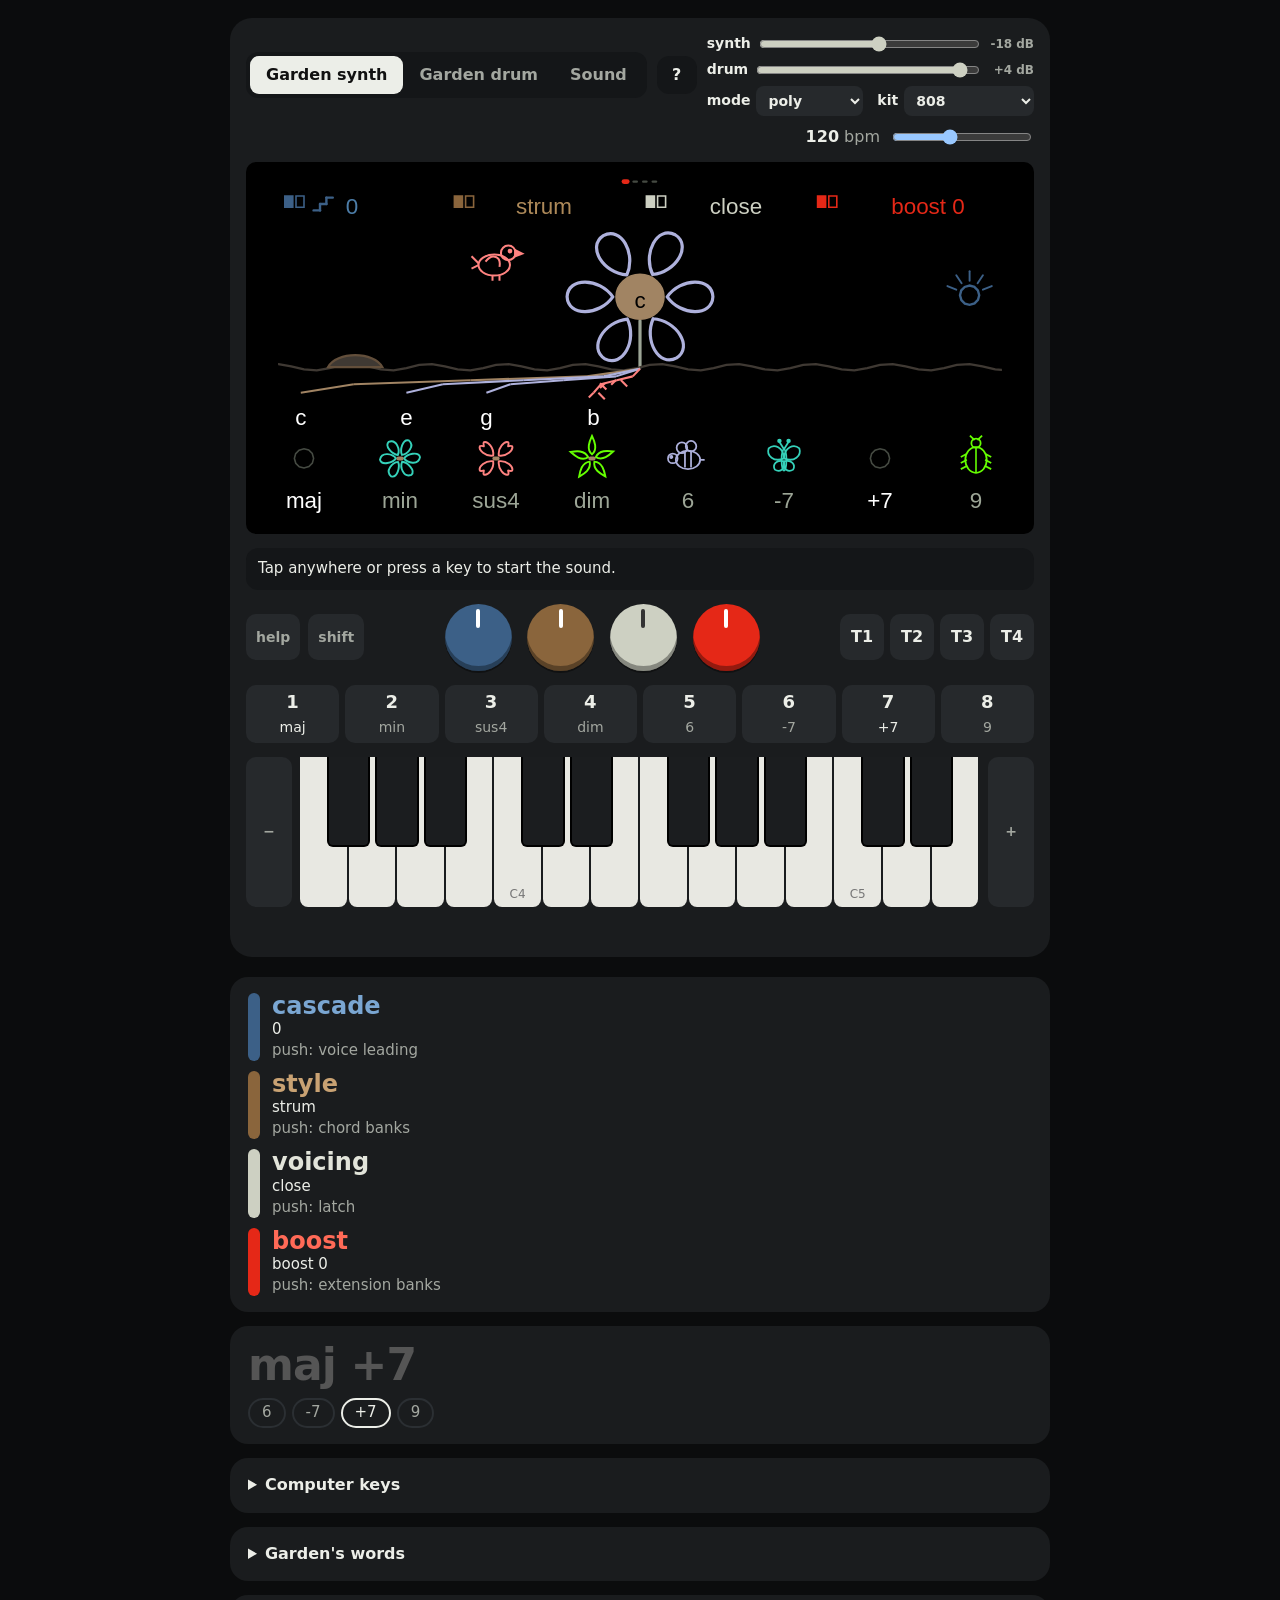
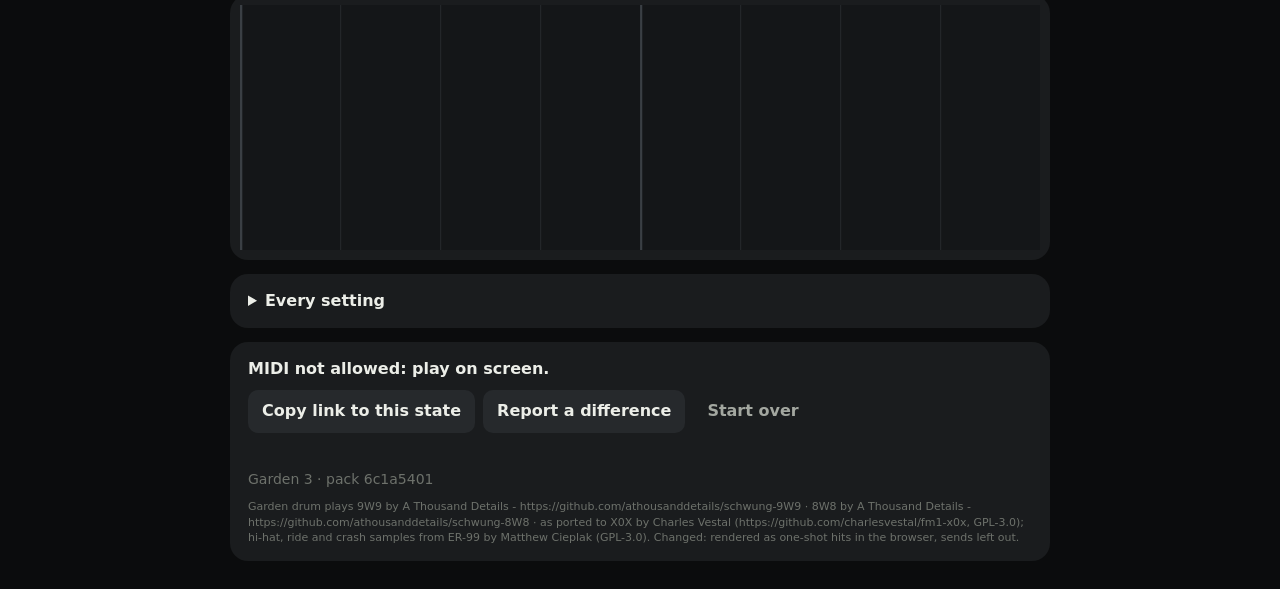
==== docs/index.html @ a3d4f81e "Garden in a browser: Garden synth and Garden drum" ====
<!doctype html>
<html lang="en">
<head>
<meta charset="utf-8">
<meta name="viewport" content="width=device-width,initial-scale=1,viewport-fit=cover">
<title>Garden</title>
<meta name="description" content="Garden, the open-field chord player for the OP-1 Field, playable in the browser.">
<meta name="theme-color" content="#0b0c0d">
<meta name="apple-mobile-web-app-capable" content="yes">
<meta name="mobile-web-app-capable" content="yes">
<meta name="apple-mobile-web-app-status-bar-style" content="black-translucent">
<meta name="apple-mobile-web-app-title" content="Garden">
<link rel="manifest" href="manifest.webmanifest">
<link rel="icon" href="icons/icon.svg" type="image/svg+xml">
<link rel="apple-touch-icon" href="icons/icon-180.png">
<link rel="stylesheet" href="style.css?v=f5818847c73c">
</head>
<body>
<main id="app">
  <section class="device" aria-label="Garden on an OP-1 Field">
    <div class="bar">
      <div class="views" role="tablist">
        <button class="view on" data-view="synth" role="tab">Garden synth</button>
        <button class="view" data-view="drum" role="tab">Garden drum</button>
        <button class="view" data-view="sound" role="tab">Sound</button>
      </div>
      <button id="explain" class="seq explain" aria-pressed="false" aria-label="explain the controls" title="? : tap a control to see what it does">?</button>
      <div class="bar-mix" id="mixer" hidden>
        <label class="ctl"><span>synth</span><input id="mix-synth" type="range" min="-40" max="0" step="1"><span id="mix-synth-v" class="v"></span></label>
        <label class="ctl"><span>drum</span><input id="mix-drum" type="range" min="-30" max="6" step="1"><span id="mix-drum-v" class="v"></span></label>
        <label class="ctl kit-ctl"><span>mode</span><select id="synth-mode"></select></label>
        <label class="ctl kit-ctl"><span>kit</span><select id="kit"></select></label>
      </div>
      <label class="tempo"><span id="bpm-out">120</span><input id="bpm" type="range" min="40" max="240" value="120" aria-label="tempo"></label>
    </div>
    <div class="screen-wrap">
      <div id="screen" class="screen"></div>
      <canvas id="synth-screen" class="screen" width="960" height="440" hidden></canvas>
      <div id="shift-badge" class="shift-badge">shift</div>
    </div>
    <div class="controls">
      <div class="side">
        <button class="key small" data-control="help">help</button>
        <button class="key small shift" data-control="shift" id="shift-key">shift</button>
      </div>
      <div class="knobs">
        <div class="knob blue" data-knob="0" tabindex="0" aria-label="blue knob"><span class="tick"></span><kbd data-push="0"></kbd></div>
        <div class="knob tan" data-knob="1" tabindex="0" aria-label="tan knob"><span class="tick"></span><kbd data-push="1"></kbd></div>
        <div class="knob gray" data-knob="2" tabindex="0" aria-label="gray knob"><span class="tick"></span><kbd data-push="2"></kbd></div>
        <div class="knob orange" data-knob="3" tabindex="0" aria-label="orange knob"><span class="tick"></span><kbd data-push="3"></kbd></div>
      </div>
      <div class="tkeys">
        <button class="key" data-control="t0">T1<kbd></kbd></button><button class="key" data-control="t1">T2<kbd></kbd></button><button class="key" data-control="t2">T3<kbd></kbd></button><button class="key" data-control="t3">T4<kbd></kbd></button>
      </div>
    </div>
    <div class="numbers" id="numbers"></div>
    <div class="keys-row">
      <button class="key small" id="oct-down" aria-label="octave down">−</button>
      <div class="piano" id="piano"></div>
      <button class="key small" id="oct-up" aria-label="octave up">+</button>
    </div>
    <p class="hint" id="hint"></p>
    <p class="keys-mode" id="keys-mode"></p>
  </section>
  <section class="learn" aria-label="What Garden is doing">
    <div class="card coach" id="coach" aria-live="polite"></div>
    <div class="card lanes" id="lanes"></div>
    <div class="card chord">
      <div class="chord-word" id="chord-word">—</div>
      <div class="chips" id="chips"></div>
    </div>
    <details class="card keys-ref" id="keys-ref">
      <summary>Computer keys</summary>
      <table>
        <thead><tr><th></th><th>Garden synth</th><th>Garden drum</th></tr></thead>
        <tbody>
          <tr><td>Number keys 1–8</td><td><kbd>1</kbd>–<kbd>8</kbd></td><td><kbd>q</kbd>–<kbd>i</kbd></td></tr>
          <tr><td>T1–T4</td><td><kbd>a</kbd> <kbd>s</kbd> <kbd>d</kbd> <kbd>f</kbd></td><td><kbd>h</kbd> <kbd>j</kbd> <kbd>k</kbd> <kbd>l</kbd></td></tr>
          <tr><td>Knob pushes</td><td><kbd>z</kbd> <kbd>x</kbd> <kbd>c</kbd> <kbd>v</kbd></td><td><kbd>n</kbd> <kbd>m</kbd> <kbd>,</kbd> <kbd>.</kbd></td></tr>
        </tbody>
      </table>
      <p><kbd>Shift</kbd> shift · <kbd>/</kbd> help · <kbd>←</kbd> <kbd>→</kbd> octave · <kbd>`</kbd> piano on the Garden shown:
        <kbd>a</kbd> <kbd>w</kbd> <kbd>s</kbd> <kbd>e</kbd> <kbd>d</kbd> <kbd>f</kbd> <kbd>t</kbd> <kbd>g</kbd> <kbd>y</kbd> <kbd>h</kbd> <kbd>u</kbd> <kbd>j</kbd> <kbd>k</kbd> <kbd>o</kbd> <kbd>l</kbd> <kbd>p</kbd> <kbd>;</kbd>
        from middle C, <kbd>`</kbd> again for the controls.</p>
      <p>Knobs: drag, scroll or arrow keys on a focused knob; a click pushes.</p>
    </details>
    <details class="card words"><summary>Garden's words</summary><dl id="words"></dl></details>
    <div class="card roll-card"><canvas id="roll" width="720" height="220"></canvas></div>
    <details class="card settings"><summary>Every setting</summary><dl id="settings"></dl></details>
    <div class="card connect">
      <div class="midi" id="midi">MIDI: not connected</div>
      <div class="row">
        <button class="btn" id="share">Copy link to this state</button>
        <button class="btn" id="report">Report a difference</button>
        <button class="btn quiet" id="reset">Start over</button>
      </div>
      <div class="note" id="toast" role="status"></div>
      <div class="version" id="version"></div>
      <div class="version credits" id="credits"></div>
    </div>
  </section>
</main>
<div id="tip" class="tip" role="tooltip" hidden></div>
<dialog id="report-dlg" class="dlg">
  <form method="dialog" id="report-form">
    <h2>Web and unit differ</h2>
    <label>What did you play?<textarea id="r-did" rows="2" placeholder="held C, turned tan to arp, pushed gray"></textarea></label>
    <label>What did the web do?<textarea id="r-web" rows="2"></textarea></label>
    <label>What did the unit do?<textarea id="r-unit" rows="2"></textarea></label>
    <p class="note">The issue opens on GitHub with this page's exact state attached, so it can be played back here.</p>
    <div class="row"><button class="btn" value="cancel" formnovalidate>Cancel</button><button class="btn go" id="r-open" value="open">Open the issue</button></div>
  </form>
</dialog>
<script src="vendor/Tone.js?v=f5818847c73c"></script>
<script src="engine.js?v=f5818847c73c"></script>
<script src="drums.js?v=f5818847c73c"></script>
<script src="drum.js?v=f5818847c73c"></script>
<script src="synth.js?v=f5818847c73c"></script>
<script src="app.js?v=f5818847c73c"></script>
</body>
</html>
---- docs/style.css ----
:root {
  --ground: #0b0c0d; --body: #1a1c1e; --panel: #141618; --line: #2b2f33; --ink: #eceee8; --dim: #a3a7a0;
  --blue: #3C6087; --tan: #8A653C; --gray: #CDD0C2; --orange: #E52817;
  --blue-ink: #7aa6d2; --tan-ink: #c9a273; --gray-ink: #e2e4da; --orange-ink: #ff6a57;
  --now: #ffffff; --key: #e8e8e2; --keyb: #26292c;
  --sans: system-ui, -apple-system, "Segoe UI", Helvetica, Arial, sans-serif;
  color-scheme: dark;
}
* { box-sizing: border-box; }
html, body { margin: 0; background: var(--ground); color: var(--ink); font: 16px/1.4 var(--sans); }
body { padding: env(safe-area-inset-top, 0px) max(16px, env(safe-area-inset-right, 0px)) env(safe-area-inset-bottom, 0px) max(16px, env(safe-area-inset-left, 0px));
  -webkit-tap-highlight-color: transparent; }
button { font: inherit; color: inherit; }
/* the device, and below the keyboard what it is doing */
main { max-width: 820px; margin: 0 auto; padding-block: 18px 28px; display: grid; grid-template-columns: minmax(0, 1fr); gap: 20px; align-items: start; }
/* with Sound up, each Garden's level and the kit sit in the bar, beside the tempo */
.bar-mix { display: flex; flex-wrap: wrap; gap: 6px 14px; align-items: center; flex: 1 1 280px; }
.bar-mix .ctl { grid-template-columns: auto minmax(70px, 1fr) 3.6em; gap: 6px; font-size: 14px; font-weight: 600; flex: 1 1 150px; }
.bar-mix .ctl .v { font-size: 12px; }
.bar-mix .kit-ctl { grid-template-columns: auto minmax(0, 1fr); flex: 1 1 140px; }
.bar-mix .ctl select { grid-column: 2; padding: 6px 8px; }

.start { position: fixed; inset: 0; z-index: 10; background: rgba(11, 12, 13, .92); display: grid; place-items: center; }
.start[hidden] { display: none; }
.start-btn { background: none; border: 0; display: grid; gap: 6px; cursor: pointer; text-align: center; }
.start-word { font-size: 84px; font-weight: 700; letter-spacing: -.03em; line-height: 1; }
.start-sub { color: var(--dim); font-size: 18px; }

.device { background: var(--body); border-radius: 22px; padding: 16px; display: grid; grid-template-columns: minmax(0, 1fr); gap: 14px; user-select: none; -webkit-user-select: none; touch-action: manipulation; }
.bar { display: flex; gap: 10px; align-items: center; flex-wrap: wrap; }
.views { display: flex; background: var(--panel); border-radius: 12px; padding: 4px; }
.view { background: none; border: 0; padding: 8px 16px; border-radius: 9px; font-weight: 600; color: var(--dim); cursor: pointer; white-space: nowrap; }
@media (max-width: 620px) { .view { padding: 8px 10px; font-size: 14px; } }
.view.on { background: var(--ink); color: #111; }
.seq { display: flex; gap: 8px; align-items: center; background: var(--panel); border: 0; border-radius: 12px; padding: 8px 14px; cursor: pointer; font-weight: 600; }
.seq .dot { width: 12px; height: 12px; border-radius: 50%; border: 2px solid var(--dim); }
.seq.on .dot { background: var(--now); border-color: var(--now); }
.tempo { margin-left: auto; display: flex; gap: 10px; align-items: center; font-weight: 600; font-variant-numeric: tabular-nums; }
.tempo span::after { content: " bpm"; color: var(--dim); font-weight: 400; }
.tempo input { width: 140px; }

.screen-wrap { position: relative; background: #000; border-radius: 10px; padding: 10px; }
.screen { display: block; width: 100%; height: auto; aspect-ratio: 480 / 220; }
.screen svg { display: block; width: 100%; height: 100%; }
.screen[hidden] { display: none; }
.shift-badge { position: absolute; top: 14px; right: 14px; background: var(--orange); color: #000; font-weight: 700; font-size: 14px; padding: 3px 10px; border-radius: 6px; opacity: 0; transition: opacity .08s; }
.shift-badge.on { opacity: 1; }

/* one row: the knobs size to the row, so help, shift, the knobs and T1-T4 fit side by side; a phone puts the knobs above */
.controls { display: flex; flex-wrap: wrap; justify-content: space-between; gap: 14px; align-items: center; container-type: inline-size; }
.controls .tkeys { gap: 6px; } .controls .tkeys .key { min-width: 44px; }
@media (max-width: 620px) { .knobs { flex-basis: 100%; order: -1; gap: clamp(10px, 3vw, 26px); } .knob { width: clamp(54px, 15vw, 72px); }
  .controls .key { min-width: 42px; padding: 0 8px; } .controls { gap: 10px; } }
.side, .tkeys { display: flex; gap: 8px; }
.knobs { display: flex; justify-content: center; gap: clamp(10px, 2cqi, 26px); }
.knob { width: clamp(48px, 8.5cqi, 72px); aspect-ratio: 1; border-radius: 50%; position: relative; cursor: ns-resize; touch-action: none;
  box-shadow: inset 0 -5px 0 rgba(0,0,0,.35), 0 2px 0 rgba(0,0,0,.4); outline: none; }
.knob:focus-visible { box-shadow: 0 0 0 3px var(--ink); }
.knob.blue { background: var(--blue); } .knob.tan { background: var(--tan); } .knob.gray { background: var(--gray); } .knob.orange { background: var(--orange); }
.knob .tick { position: absolute; left: 50%; top: 8%; width: 4px; height: 28%; margin-left: -2px; border-radius: 2px; background: #fff; transform-origin: 50% 150%; }
.knob.gray .tick { background: #333; }
.knob.down { transform: scale(.93); }
.key { background: var(--keyb); border: 0; border-radius: 10px; min-width: 52px; height: 46px; padding: 0 10px; font-weight: 700; cursor: pointer; touch-action: none; }
.key.small { min-width: 46px; font-weight: 600; font-size: 14px; color: var(--dim); }
.key.down, .key.latched { background: var(--ink); color: #111; }
.key.shift.down, .key.shift.latched { background: var(--orange); color: #000; }

.numbers { display: grid; grid-template-columns: repeat(8, 1fr); gap: 6px; }
@media (max-width: 620px) { .numbers { grid-template-columns: repeat(4, 1fr); } }
.num { background: var(--keyb); border: 0; border-radius: 10px; height: 58px; padding: 4px; display: grid; place-items: center; gap: 0; cursor: pointer; touch-action: none; }
.num b { font-size: 18px; line-height: 1; }
.num small { font-size: 14px; line-height: 1.1; color: var(--dim); white-space: nowrap; overflow: hidden; text-overflow: ellipsis; max-width: 100%; }
.num.live small { color: var(--ink); }
.num.down { background: var(--ink); color: #111; } .num.down small { color: #333; }

.keys-row { display: grid; grid-template-columns: auto 1fr auto; gap: 8px; align-items: stretch; }
.keys-row .key { height: auto; }
.piano { position: relative; height: clamp(110px, 18vw, 150px); display: flex; touch-action: none; }
.piano .w { flex: 1; background: var(--key); border-radius: 0 0 8px 8px; margin-right: 2px; position: relative; }
.piano .b { position: absolute; top: 0; height: 60%; background: #1b1d1f; border-radius: 0 0 6px 6px; z-index: 2; border: 2px solid #000; border-top: 0; }
.piano .w.down { background: #b9bdb2; } .piano .b.down { background: #4a4e52; }
.piano .lit::after { content: ""; position: absolute; left: 50%; bottom: 26px; width: 14px; height: 14px; margin-left: -7px; border-radius: 50%; background: var(--orange); }
.piano .b.lit::after { bottom: 10px; width: 10px; height: 10px; margin-left: -5px; }
.piano .c-mark { position: absolute; bottom: 4px; left: 0; right: 0; text-align: center; font-size: 12px; color: #777; }
.hint { margin: 0; color: var(--dim); font-size: 14px; min-height: 1.4em; }

.learn { display: grid; gap: 14px; }
.card { background: var(--body); border-radius: 18px; padding: 16px 18px; }
.lanes { display: grid; gap: 10px; }
.lane { display: grid; grid-template-columns: 12px 1fr; gap: 12px; align-items: center; }
.lane .sw { width: 12px; height: 100%; min-height: 40px; border-radius: 6px; }
.lane .turn { font-size: 24px; font-weight: 700; line-height: 1.1; }
.lane .push { font-size: 15px; color: var(--dim); }
.lane .val { font-size: 15px; color: var(--ink); font-variant-numeric: tabular-nums; }
.lane.blue .sw { background: var(--blue); } .lane.blue .turn { color: var(--blue-ink); }
.lane.tan .sw { background: var(--tan); } .lane.tan .turn { color: var(--tan-ink); }
.lane.gray .sw { background: var(--gray); } .lane.gray .turn { color: var(--gray-ink); }
.lane.orange .sw { background: var(--orange); } .lane.orange .turn { color: var(--orange-ink); }
.lane.blank .turn { color: #555; }
.chord-word { font-size: 44px; font-weight: 700; letter-spacing: -.02em; line-height: 1.05; }
.chord-word.quiet { color: #555; }
.chips { display: flex; flex-wrap: wrap; gap: 6px; margin-top: 10px; min-height: 30px; }
.chip { border: 2px solid var(--line); border-radius: 999px; padding: 2px 12px; font-size: 15px; color: var(--dim); }
.chip.on { border-color: var(--ink); color: var(--ink); }
.chip.note { border-color: var(--orange); color: var(--ink); }
.roll-card { padding: 10px; }
#roll { display: block; width: 100%; height: auto; aspect-ratio: 720 / 220; }
.settings summary { cursor: pointer; font-weight: 600; }
.settings dl { display: grid; grid-template-columns: max-content 1fr; gap: 4px 16px; margin: 12px 0 0; font-size: 15px; }
.settings dt { color: var(--dim); } .settings dd { margin: 0; font-variant-numeric: tabular-nums; }
.connect { display: grid; gap: 10px; }
.midi { font-weight: 600; }
.midi.ok { color: var(--now); }
.row { display: flex; flex-wrap: wrap; gap: 8px; }
.btn { background: var(--keyb); border: 0; border-radius: 10px; padding: 10px 14px; font-weight: 600; cursor: pointer; }
.btn.go { background: var(--ink); color: #111; }
.btn.quiet { background: none; color: var(--dim); }
.note { color: var(--dim); font-size: 14px; min-height: 1.2em; margin: 0; }
.version { color: #6d716b; font-size: 14px; }

.dlg { background: var(--body); color: var(--ink); border: 0; border-radius: 18px; padding: 20px; width: min(560px, calc(100vw - 32px)); }
.dlg::backdrop { background: rgba(0,0,0,.6); }
.dlg h2 { margin: 0 0 12px; font-size: 26px; }
.dlg label { display: grid; gap: 4px; margin-bottom: 10px; color: var(--dim); font-size: 15px; }
.dlg textarea { background: var(--panel); color: var(--ink); border: 2px solid var(--line); border-radius: 10px; padding: 8px; font: 16px var(--sans); resize: vertical; }
.dlg .row { justify-content: end; margin-top: 8px; }

/* the computer's keys: a cap beside each control, shown once the keys are used */
kbd { display: none; font: 600 10px/1 ui-monospace, SFMono-Regular, Menlo, monospace; color: var(--dim); pointer-events: none; }
.kbd kbd:not(:empty) { display: inline-block; }
.key kbd { margin-left: 6px; }
.num kbd { position: absolute; top: 5px; right: 6px; }
.num { position: relative; }
.knob kbd { position: absolute; left: 0; right: 0; bottom: -16px; text-align: center; }
.piano kbd { position: absolute; left: 0; right: 0; bottom: 18px; text-align: center; color: #777; }
.piano .b kbd { bottom: 8px; color: #aaa; }
.keys-mode { display: none; margin: 0; color: var(--dim); font: 600 12px ui-monospace, SFMono-Regular, Menlo, monospace; }
.kbd .keys-mode { display: block; }

/* the mix: each Garden's level and the drum's kit */
.mix { display: grid; gap: 8px; }
.ctl { display: grid; grid-template-columns: 7.5em minmax(0, 1fr) 4.5em; gap: 10px; align-items: center; }
.ctl .v { color: var(--dim); font-variant-numeric: tabular-nums; text-align: right; font-size: 14px; }
.ctl select { grid-column: 2 / 4; background: var(--keyb); color: var(--ink); border: 0; border-radius: 8px; padding: 8px; font: inherit; }
.ctl input[type=range] { width: 100%; accent-color: var(--gray); }
.credits { font-size: 11px; line-height: 1.4; }

/* the computer keys' reference: its caps always show */
.keys-ref summary { cursor: pointer; font-weight: 700; }
.keys-ref table { width: 100%; border-collapse: collapse; margin: 10px 0 6px; font-size: 14px; }
.keys-ref th { text-align: left; color: var(--dim); font-weight: 600; padding: 4px 6px 4px 0; }
.keys-ref td { padding: 5px 6px 5px 0; border-top: 1px solid var(--line); }
.keys-ref p { margin: 8px 0 0; color: var(--dim); font-size: 14px; line-height: 1.9; }
.keys-ref kbd { display: inline-block; font-size: 12px; color: var(--ink); background: var(--keyb); border-radius: 5px; padding: 2px 6px; margin: 0; }

/* the coach: what is happening and what to try, first in the side */
.coach { font-size: 17px; line-height: 1.5; }
.term { text-decoration: underline dotted var(--dim); text-underline-offset: 3px; cursor: help; }

/* ? : a tap explains a control instead of playing it */
.explain { min-width: 40px; justify-content: center; font-weight: 700; }
.explain.on { background: var(--ink); color: #111; }
.explaining .device { outline: 2px dashed var(--dim); outline-offset: 4px; }

/* a control's or a word's explanation */
.tip { position: fixed; z-index: 20; background: var(--ink); color: #111; border-radius: 10px; padding: 10px 12px;
  font-size: 14px; line-height: 1.45; box-shadow: 0 6px 24px rgba(0,0,0,.5); pointer-events: none; }

/* Garden's words */
.words summary { cursor: pointer; font-weight: 700; }
.words dl { margin: 10px 0 0; display: grid; gap: 4px 0; }
.words dt { font-weight: 700; margin-top: 8px; }
.words dd { margin: 0; color: var(--dim); font-size: 15px; line-height: 1.45; }

.coach.in-device { background: var(--panel); border-radius: 12px; padding: 10px 12px; font-size: 15px; line-height: 1.45; }
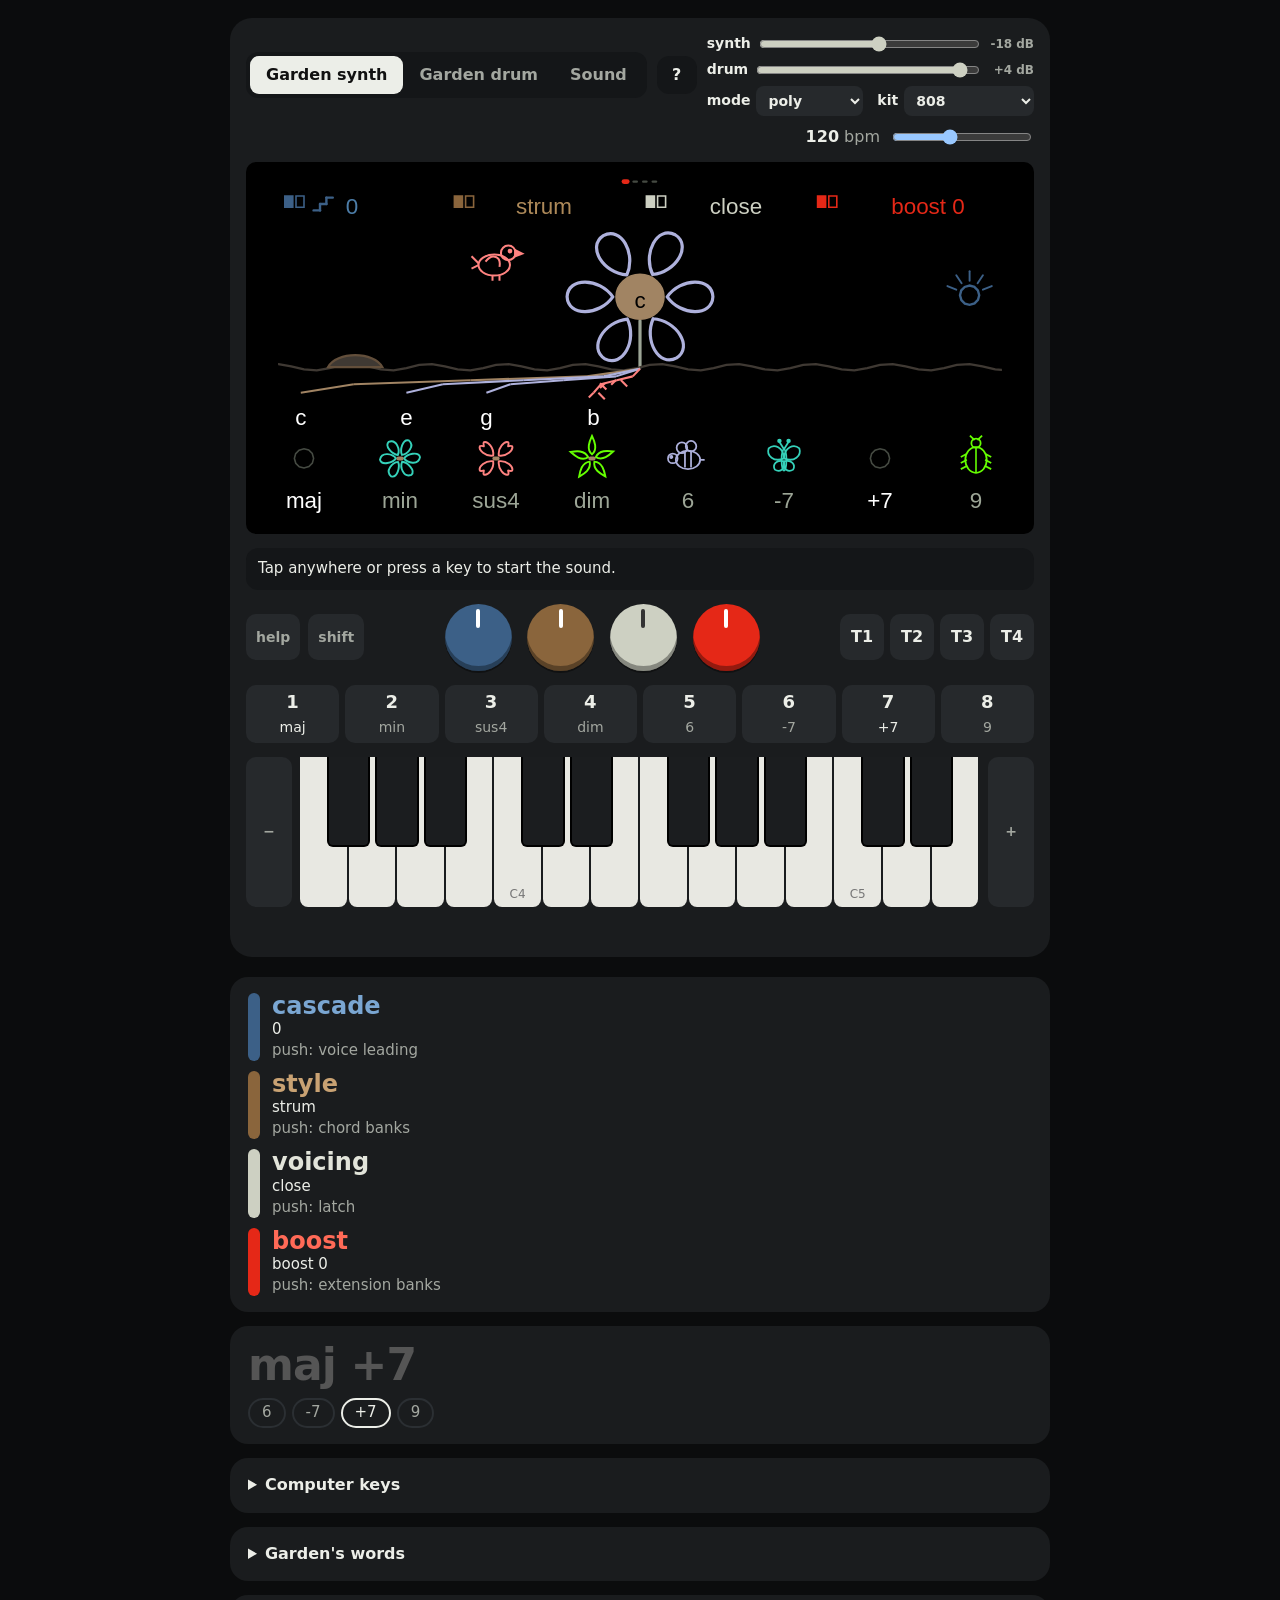
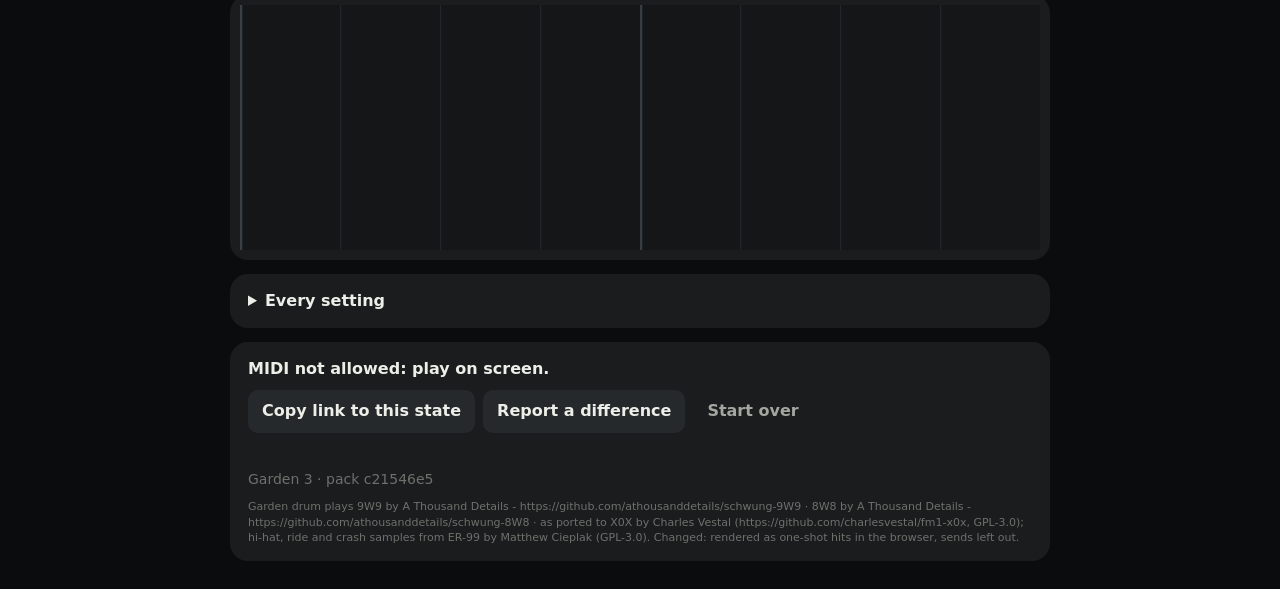
==== commit 303750bb: "Starts on the grid's next 1/16, walks on bar lines, four demos that load both Gardens" ====
--- a/docs/index.html
+++ b/docs/index.html
@@ -13,7 +13,7 @@
 <link rel="manifest" href="manifest.webmanifest">
 <link rel="icon" href="icons/icon.svg" type="image/svg+xml">
 <link rel="apple-touch-icon" href="icons/icon-180.png">
-<link rel="stylesheet" href="style.css?v=f5818847c73c">
+<link rel="stylesheet" href="style.css?v=e0066ffba86c">
 </head>
 <body>
 <main id="app">
@@ -111,11 +111,11 @@
     <div class="row"><button class="btn" value="cancel" formnovalidate>Cancel</button><button class="btn go" id="r-open" value="open">Open the issue</button></div>
   </form>
 </dialog>
-<script src="vendor/Tone.js?v=f5818847c73c"></script>
-<script src="engine.js?v=f5818847c73c"></script>
-<script src="drums.js?v=f5818847c73c"></script>
-<script src="drum.js?v=f5818847c73c"></script>
-<script src="synth.js?v=f5818847c73c"></script>
-<script src="app.js?v=f5818847c73c"></script>
+<script src="vendor/Tone.js?v=e0066ffba86c"></script>
+<script src="engine.js?v=e0066ffba86c"></script>
+<script src="drums.js?v=e0066ffba86c"></script>
+<script src="drum.js?v=e0066ffba86c"></script>
+<script src="synth.js?v=e0066ffba86c"></script>
+<script src="app.js?v=e0066ffba86c"></script>
 </body>
 </html>
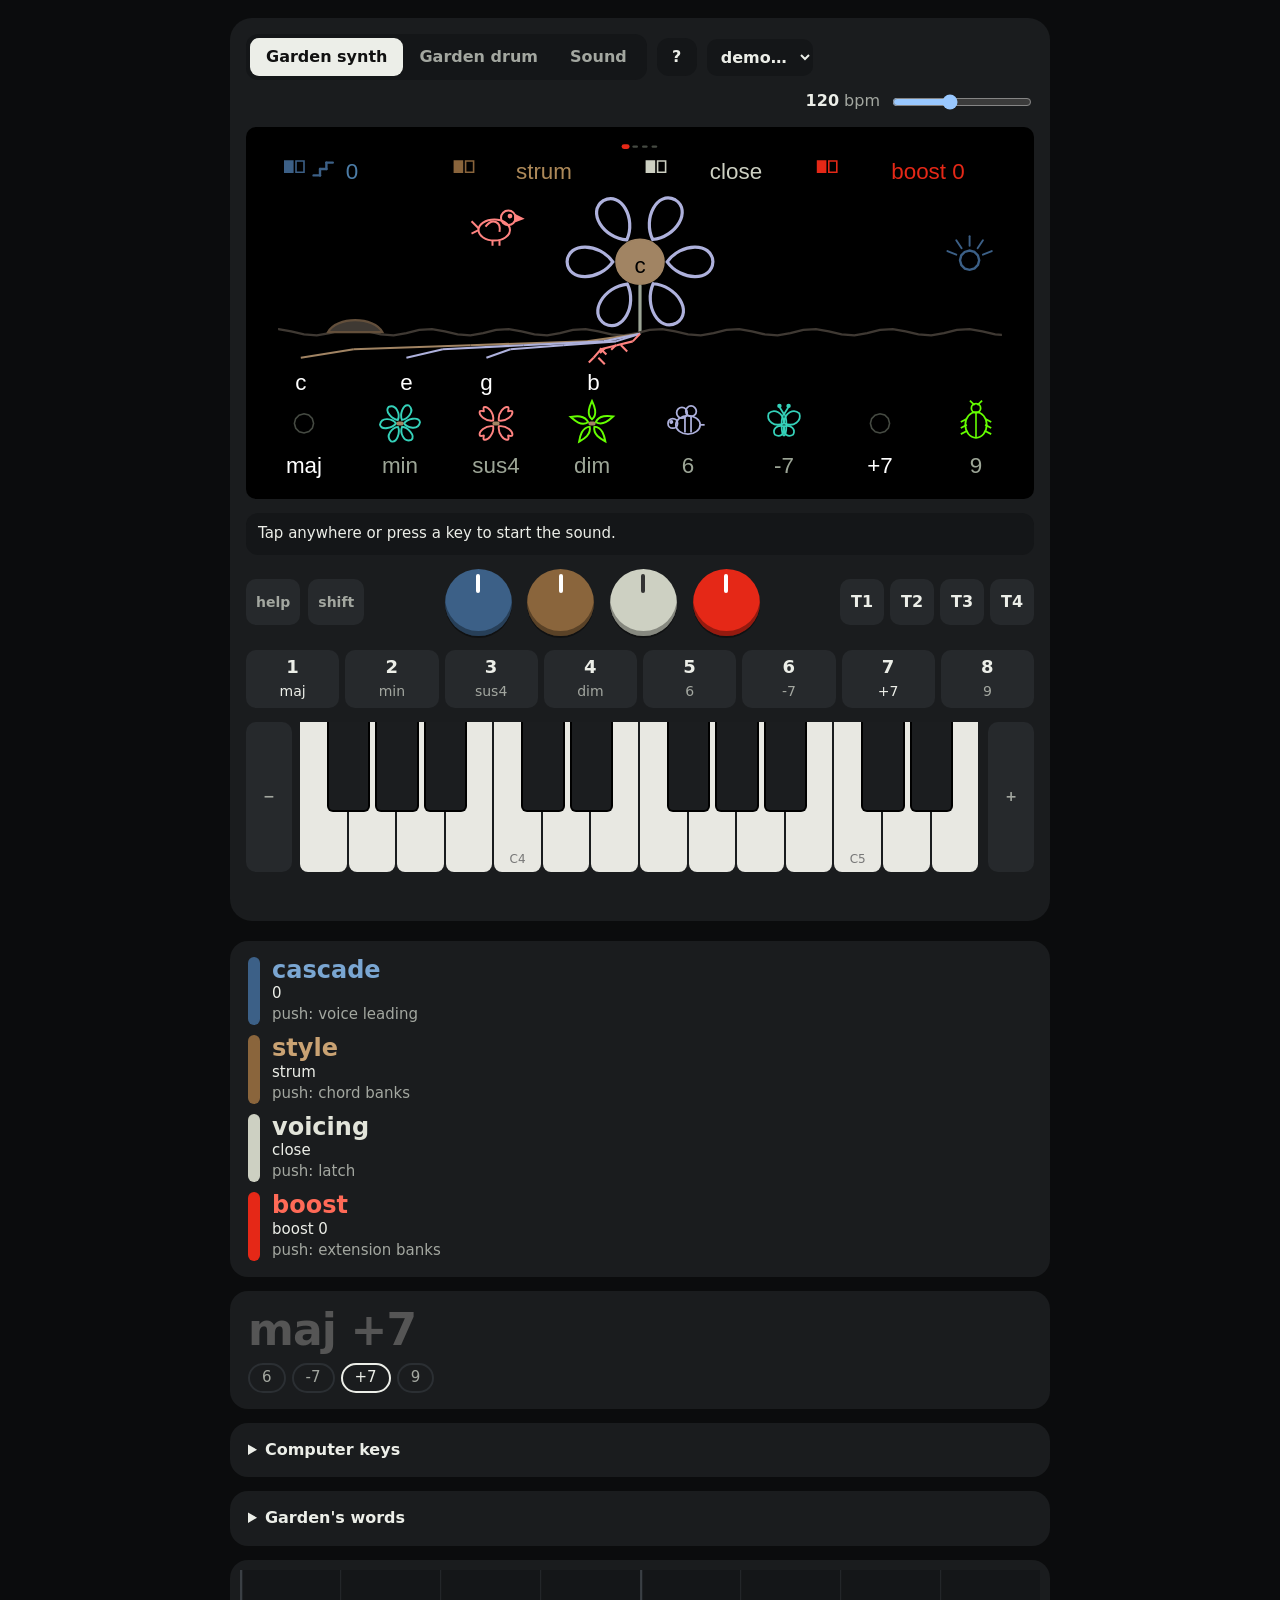
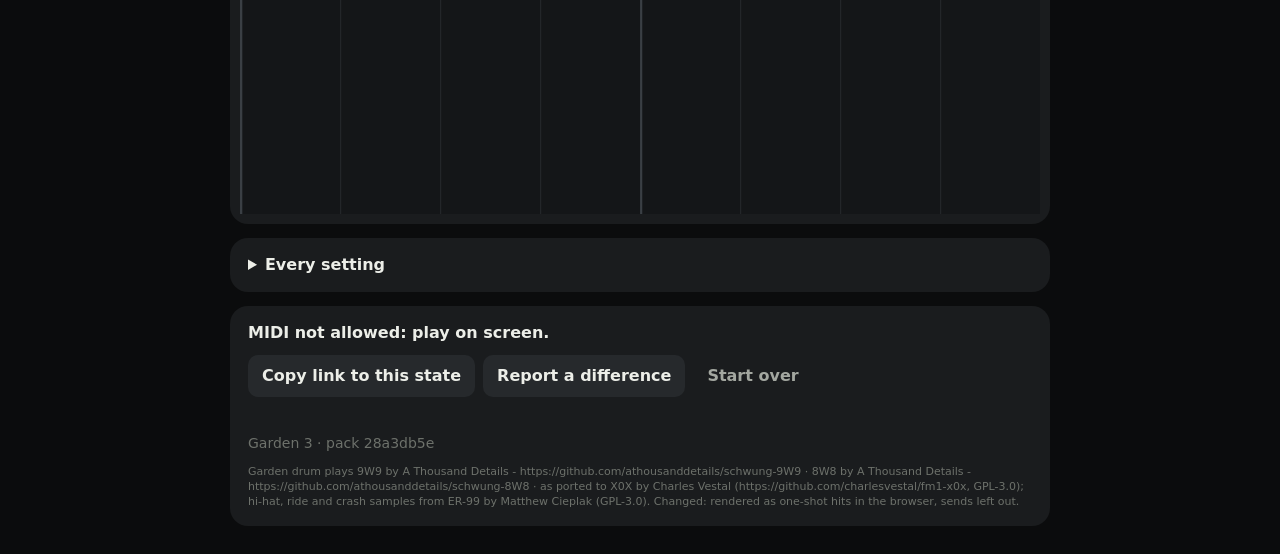
==== commit 0ca4b451: "Demos in a menu beside the tempo, not in the pack; a Garden's page kept when switching; the Sound co" ====
--- a/docs/index.html
+++ b/docs/index.html
@@ -13,7 +13,7 @@
 <link rel="manifest" href="manifest.webmanifest">
 <link rel="icon" href="icons/icon.svg" type="image/svg+xml">
 <link rel="apple-touch-icon" href="icons/icon-180.png">
-<link rel="stylesheet" href="style.css?v=e0066ffba86c">
+<link rel="stylesheet" href="style.css?v=f37ccc5724d8">
 </head>
 <body>
 <main id="app">
@@ -31,6 +31,7 @@
         <label class="ctl kit-ctl"><span>mode</span><select id="synth-mode"></select></label>
         <label class="ctl kit-ctl"><span>kit</span><select id="kit"></select></label>
       </div>
+      <label class="demo-pick" title="a demo: chords and drums for both Gardens"><select id="demo" aria-label="demo"><option value="-1">demo…</option></select></label>
       <label class="tempo"><span id="bpm-out">120</span><input id="bpm" type="range" min="40" max="240" value="120" aria-label="tempo"></label>
     </div>
     <div class="screen-wrap">
@@ -111,11 +112,11 @@
     <div class="row"><button class="btn" value="cancel" formnovalidate>Cancel</button><button class="btn go" id="r-open" value="open">Open the issue</button></div>
   </form>
 </dialog>
-<script src="vendor/Tone.js?v=e0066ffba86c"></script>
-<script src="engine.js?v=e0066ffba86c"></script>
-<script src="drums.js?v=e0066ffba86c"></script>
-<script src="drum.js?v=e0066ffba86c"></script>
-<script src="synth.js?v=e0066ffba86c"></script>
-<script src="app.js?v=e0066ffba86c"></script>
+<script src="vendor/Tone.js?v=f37ccc5724d8"></script>
+<script src="engine.js?v=f37ccc5724d8"></script>
+<script src="drums.js?v=f37ccc5724d8"></script>
+<script src="drum.js?v=f37ccc5724d8"></script>
+<script src="synth.js?v=f37ccc5724d8"></script>
+<script src="app.js?v=f37ccc5724d8"></script>
 </body>
 </html>
--- a/docs/style.css
+++ b/docs/style.css
@@ -173,3 +173,8 @@
 .words dd { margin: 0; color: var(--dim); font-size: 15px; line-height: 1.45; }
 
 .coach.in-device { background: var(--panel); border-radius: 12px; padding: 10px 12px; font-size: 15px; line-height: 1.45; }
+
+/* the demo menu beside the tempo */
+.demo-pick select { background: var(--panel); color: var(--ink); border: 0; border-radius: 10px; padding: 8px 10px; font: inherit; font-weight: 600; }
+
+.bar-mix[hidden] { display: none; }
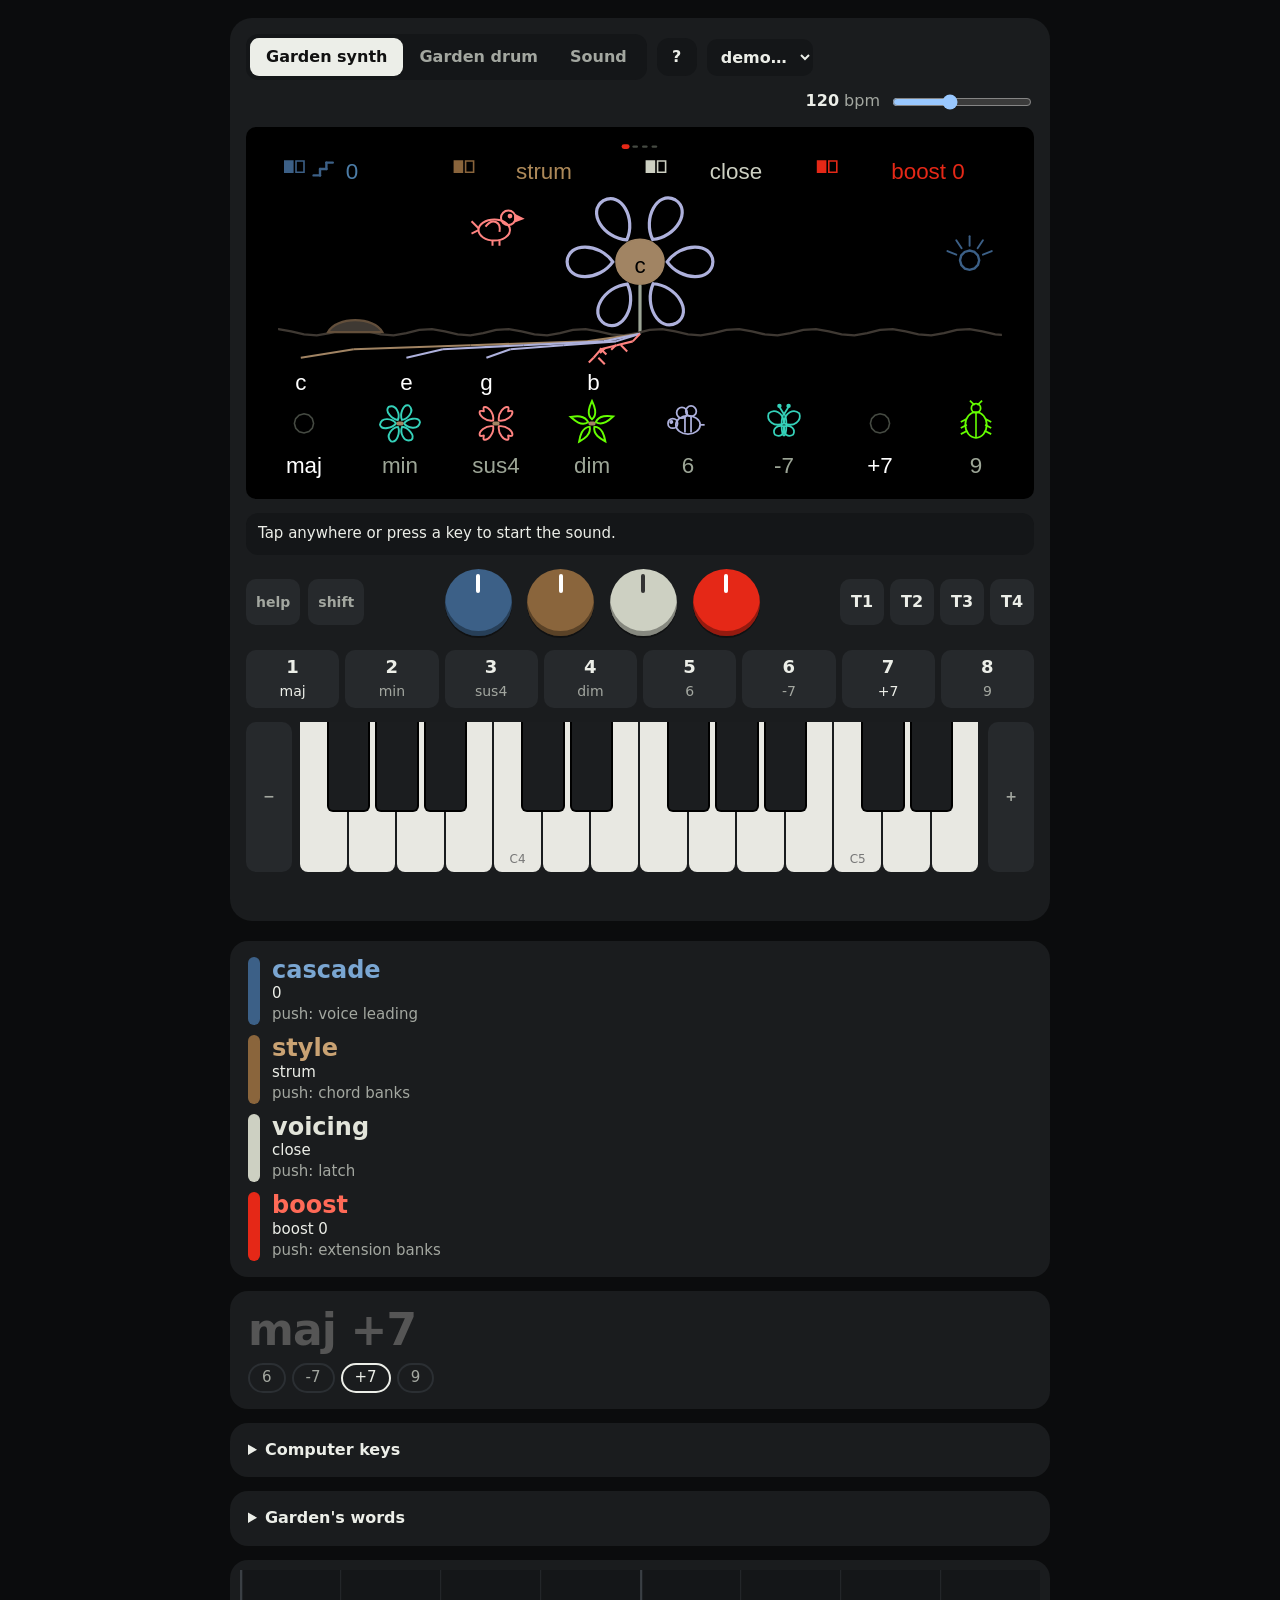
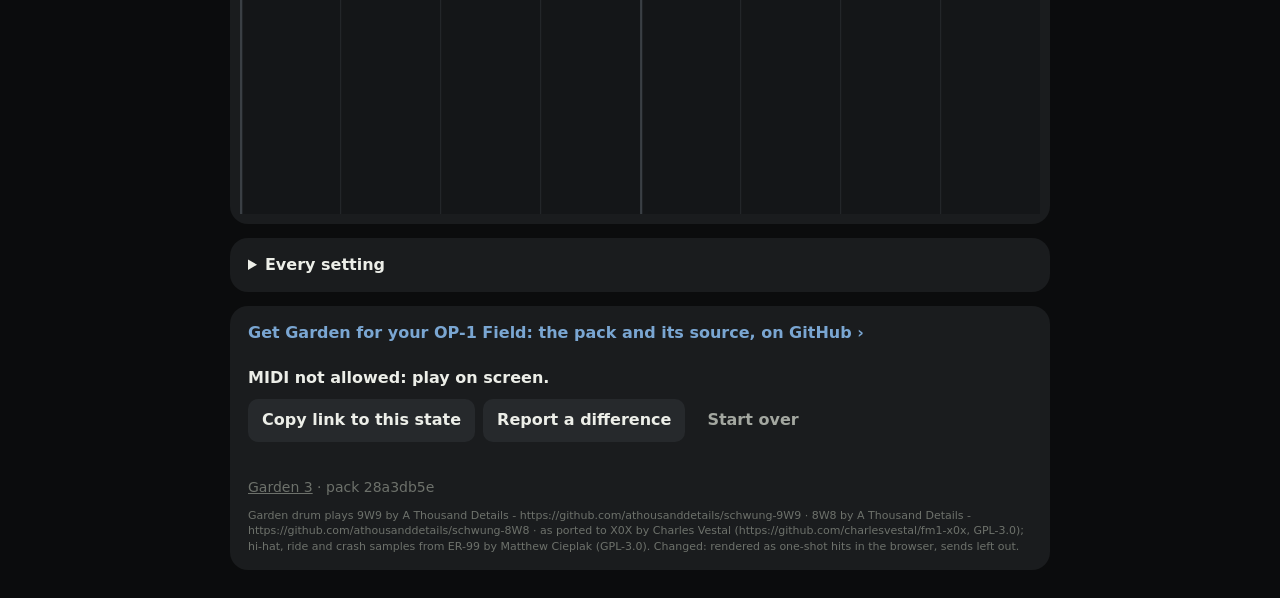
==== commit 00c237d5: "A link to the pack, garden-op1f" ====
--- a/docs/index.html
+++ b/docs/index.html
@@ -13,7 +13,7 @@
 <link rel="manifest" href="manifest.webmanifest">
 <link rel="icon" href="icons/icon.svg" type="image/svg+xml">
 <link rel="apple-touch-icon" href="icons/icon-180.png">
-<link rel="stylesheet" href="style.css?v=f37ccc5724d8">
+<link rel="stylesheet" href="style.css?v=ea53080cbe6b">
 </head>
 <body>
 <main id="app">
@@ -89,6 +89,7 @@
     <div class="card roll-card"><canvas id="roll" width="720" height="220"></canvas></div>
     <details class="card settings"><summary>Every setting</summary><dl id="settings"></dl></details>
     <div class="card connect">
+      <a class="pack-link" href="https://github.com/seajaysec/garden-op1f" target="_blank" rel="noopener">Get Garden for your OP-1 Field: the pack and its source, on GitHub ›</a>
       <div class="midi" id="midi">MIDI: not connected</div>
       <div class="row">
         <button class="btn" id="share">Copy link to this state</button>
@@ -112,11 +113,11 @@
     <div class="row"><button class="btn" value="cancel" formnovalidate>Cancel</button><button class="btn go" id="r-open" value="open">Open the issue</button></div>
   </form>
 </dialog>
-<script src="vendor/Tone.js?v=f37ccc5724d8"></script>
-<script src="engine.js?v=f37ccc5724d8"></script>
-<script src="drums.js?v=f37ccc5724d8"></script>
-<script src="drum.js?v=f37ccc5724d8"></script>
-<script src="synth.js?v=f37ccc5724d8"></script>
-<script src="app.js?v=f37ccc5724d8"></script>
+<script src="vendor/Tone.js?v=ea53080cbe6b"></script>
+<script src="engine.js?v=ea53080cbe6b"></script>
+<script src="drums.js?v=ea53080cbe6b"></script>
+<script src="drum.js?v=ea53080cbe6b"></script>
+<script src="synth.js?v=ea53080cbe6b"></script>
+<script src="app.js?v=ea53080cbe6b"></script>
 </body>
 </html>
--- a/docs/style.css
+++ b/docs/style.css
@@ -178,3 +178,8 @@
 .demo-pick select { background: var(--panel); color: var(--ink); border: 0; border-radius: 10px; padding: 8px 10px; font: inherit; font-weight: 600; }
 
 .bar-mix[hidden] { display: none; }
+
+/* the pack, on GitHub */
+.pack-link { display: block; font-weight: 700; color: var(--blue-ink); text-decoration: none; margin-bottom: 12px; }
+.pack-link:hover { text-decoration: underline; }
+.version a { color: inherit; }
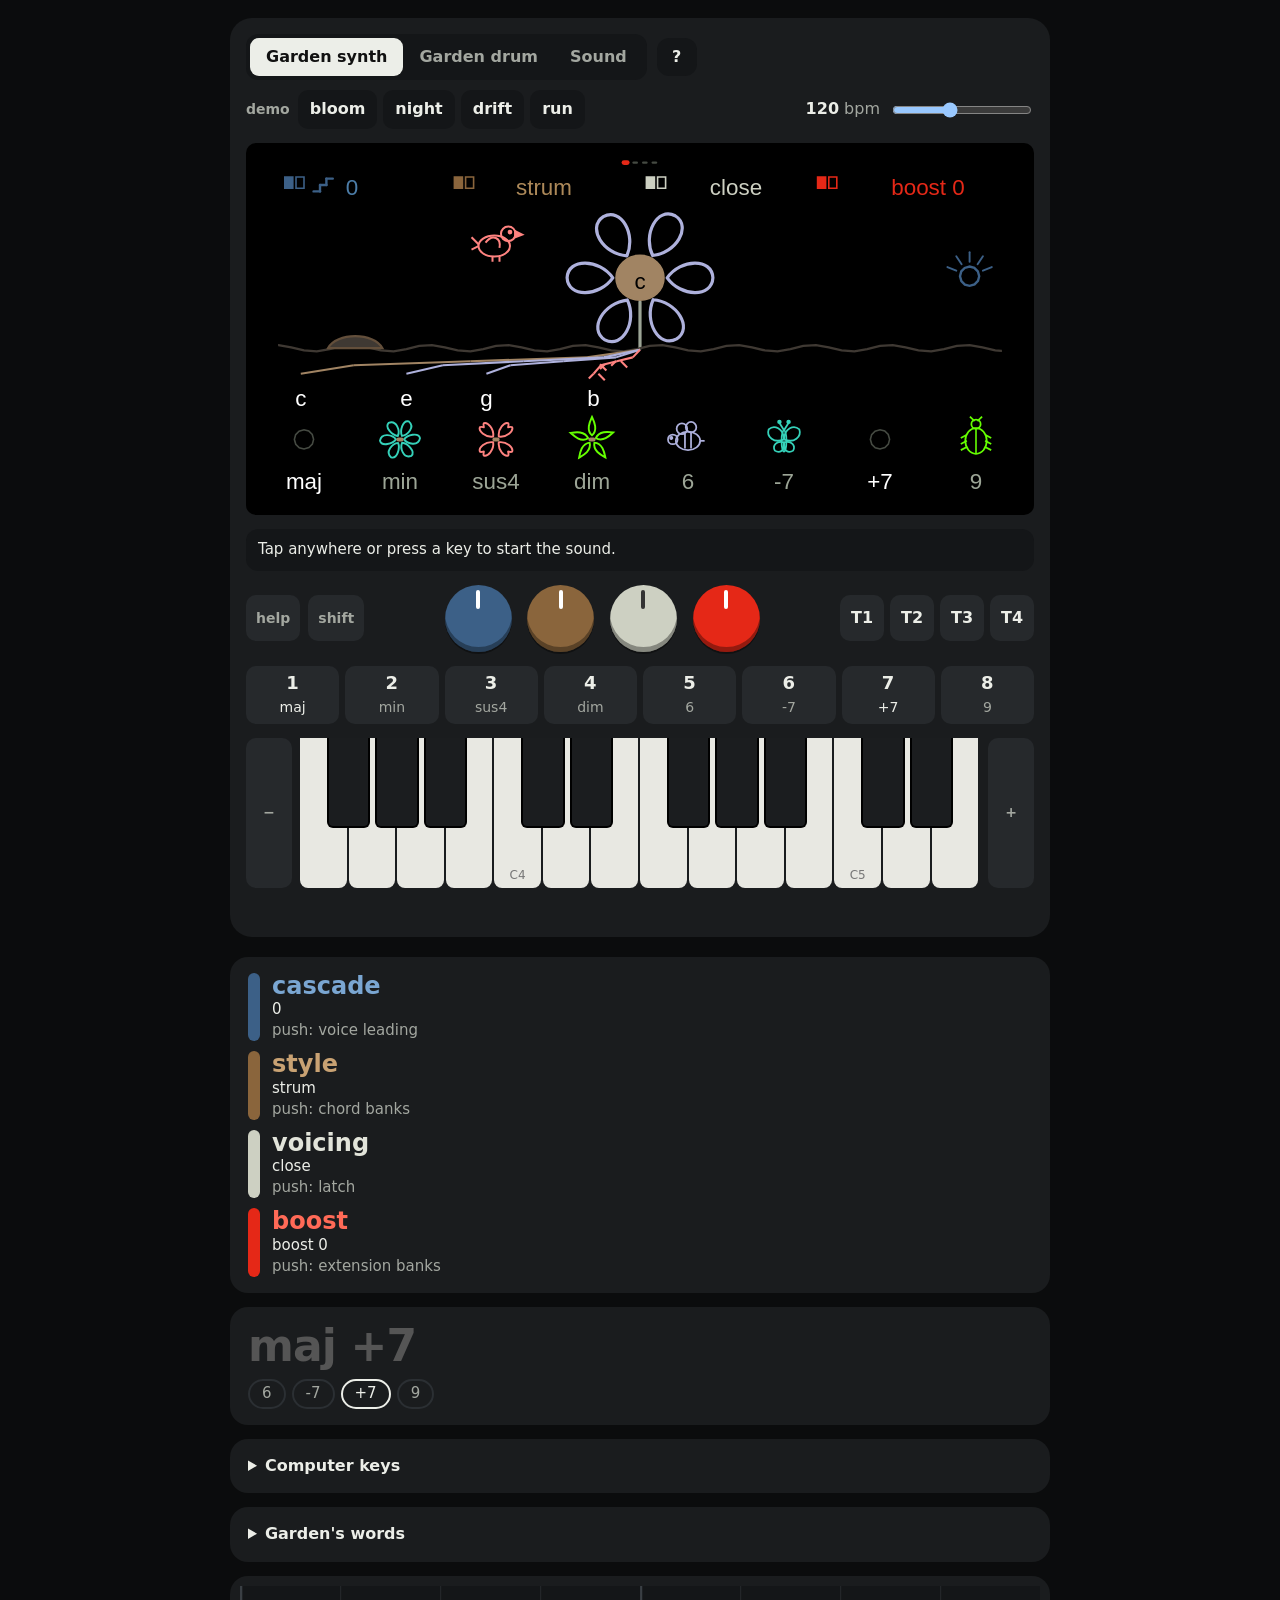
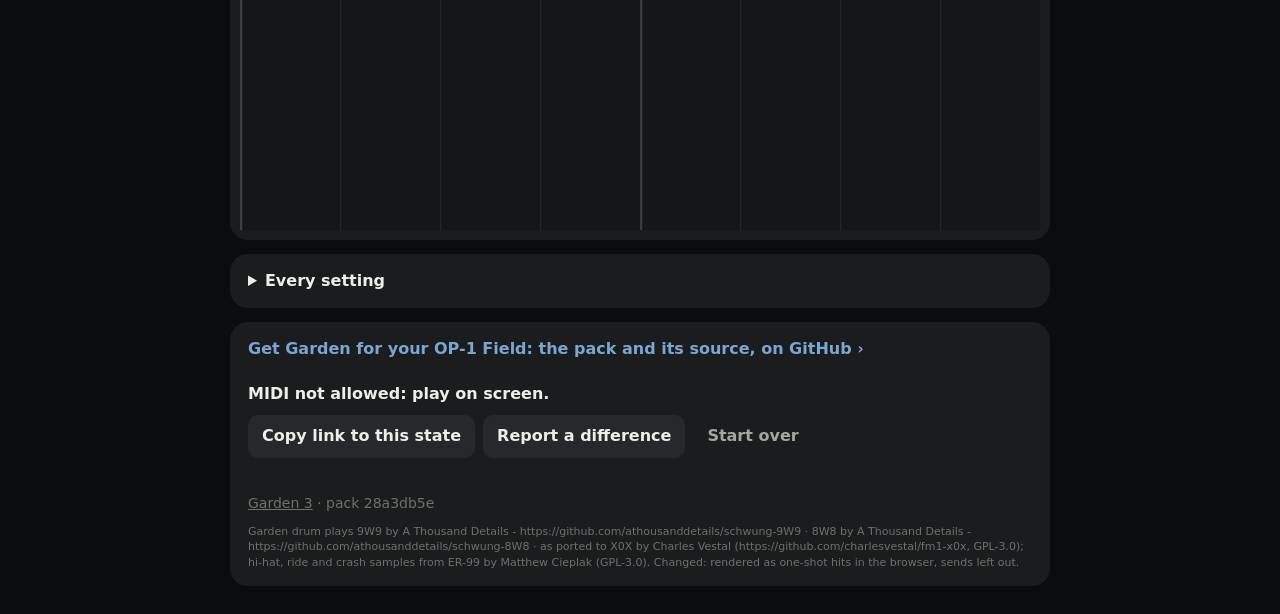
==== commit 765df07e: "Demos as buttons beside the tempo: a tap walks both Gardens; a new version offered, not reloaded mid" ====
--- a/docs/index.html
+++ b/docs/index.html
@@ -13,7 +13,7 @@
 <link rel="manifest" href="manifest.webmanifest">
 <link rel="icon" href="icons/icon.svg" type="image/svg+xml">
 <link rel="apple-touch-icon" href="icons/icon-180.png">
-<link rel="stylesheet" href="style.css?v=ea53080cbe6b">
+<link rel="stylesheet" href="style.css?v=070deb7cf583">
 </head>
 <body>
 <main id="app">
@@ -31,8 +31,10 @@
         <label class="ctl kit-ctl"><span>mode</span><select id="synth-mode"></select></label>
         <label class="ctl kit-ctl"><span>kit</span><select id="kit"></select></label>
       </div>
-      <label class="demo-pick" title="a demo: chords and drums for both Gardens"><select id="demo" aria-label="demo"><option value="-1">demo…</option></select></label>
+      <div class="demo-tempo">
+      <div class="demos" id="demos" role="group" aria-label="demos"><span class="demos-label">demo</span></div>
       <label class="tempo"><span id="bpm-out">120</span><input id="bpm" type="range" min="40" max="240" value="120" aria-label="tempo"></label>
+      </div>
     </div>
     <div class="screen-wrap">
       <div id="screen" class="screen"></div>
@@ -103,6 +105,7 @@
   </section>
 </main>
 <div id="tip" class="tip" role="tooltip" hidden></div>
+<button id="update" class="update" hidden>A new version is ready: tap to update</button>
 <dialog id="report-dlg" class="dlg">
   <form method="dialog" id="report-form">
     <h2>Web and unit differ</h2>
@@ -113,11 +116,11 @@
     <div class="row"><button class="btn" value="cancel" formnovalidate>Cancel</button><button class="btn go" id="r-open" value="open">Open the issue</button></div>
   </form>
 </dialog>
-<script src="vendor/Tone.js?v=ea53080cbe6b"></script>
-<script src="engine.js?v=ea53080cbe6b"></script>
-<script src="drums.js?v=ea53080cbe6b"></script>
-<script src="drum.js?v=ea53080cbe6b"></script>
-<script src="synth.js?v=ea53080cbe6b"></script>
-<script src="app.js?v=ea53080cbe6b"></script>
+<script src="vendor/Tone.js?v=070deb7cf583"></script>
+<script src="engine.js?v=070deb7cf583"></script>
+<script src="drums.js?v=070deb7cf583"></script>
+<script src="drum.js?v=070deb7cf583"></script>
+<script src="synth.js?v=070deb7cf583"></script>
+<script src="app.js?v=070deb7cf583"></script>
 </body>
 </html>
--- a/docs/style.css
+++ b/docs/style.css
@@ -174,8 +174,6 @@
 
 .coach.in-device { background: var(--panel); border-radius: 12px; padding: 10px 12px; font-size: 15px; line-height: 1.45; }
 
-/* the demo menu beside the tempo */
-.demo-pick select { background: var(--panel); color: var(--ink); border: 0; border-radius: 10px; padding: 8px 10px; font: inherit; font-weight: 600; }
 
 .bar-mix[hidden] { display: none; }
 
@@ -183,3 +181,18 @@
 .pack-link { display: block; font-weight: 700; color: var(--blue-ink); text-decoration: none; margin-bottom: 12px; }
 .pack-link:hover { text-decoration: underline; }
 .version a { color: inherit; }
+
+/* the demos beside the tempo, never cut short */
+.demos { display: flex; flex-wrap: wrap; align-items: center; gap: 6px; }
+.demos-label { color: var(--dim); font-weight: 600; font-size: 14px; margin-right: 2px; }
+.demo { background: var(--panel); border: 0; border-radius: 10px; padding: 8px 12px; font-weight: 600; white-space: nowrap; cursor: pointer; color: var(--ink); }
+.demo.on { background: var(--ink); color: #111; }
+
+/* a new version, offered rather than forced */
+.update { position: fixed; left: 50%; bottom: max(16px, env(safe-area-inset-bottom, 0px)); transform: translateX(-50%); z-index: 30;
+  background: var(--ink); color: #111; border: 0; border-radius: 12px; padding: 12px 16px; font-weight: 700; box-shadow: 0 6px 24px rgba(0,0,0,.5); cursor: pointer; }
+.update[hidden] { display: none; }
+
+/* the demos and the tempo, side by side, one unit that wraps as one */
+.demo-tempo { display: flex; flex-wrap: wrap; align-items: center; justify-content: space-between; gap: 8px 14px; flex: 1 1 360px; }
+.demo-tempo .tempo { margin-left: auto; }
